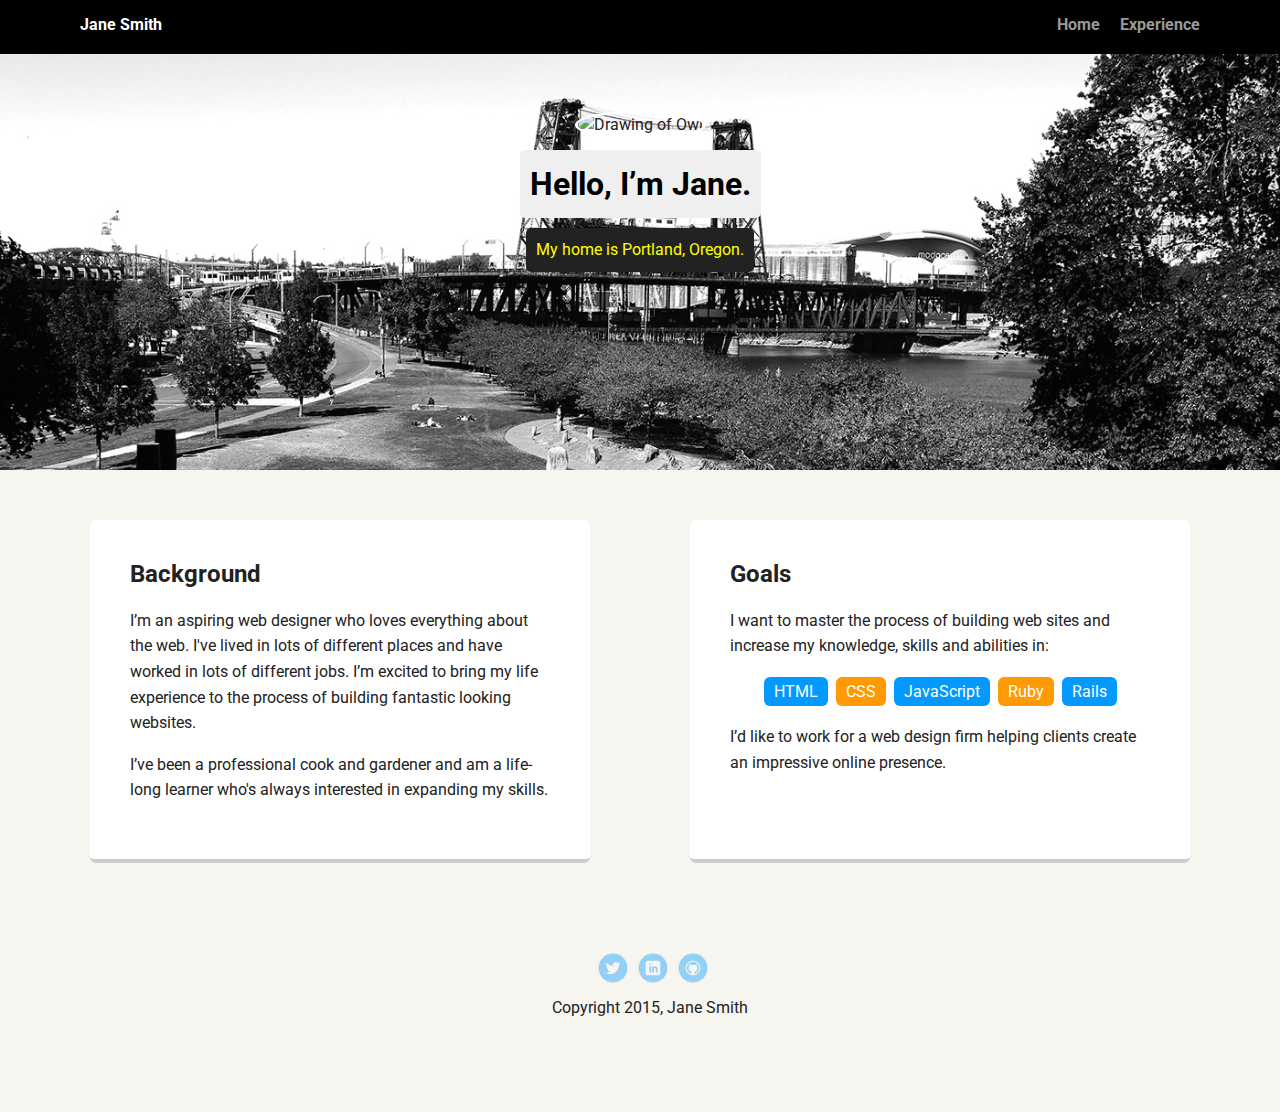
==== index.html @ 5cdd838c "updated src and alt atributes" ====
<!doctype html>
<html lang="en">
<head>
  <meta charset="utf-8">
  <title>Jane Smith's Profile</title>
  <meta name="viewport" content="width=device-width, initial-scale=1.0">
  <link rel="stylesheet" href="styles.css">
  <link href="https://fonts.googleapis.com/css?family=Muli%7CRoboto:400,300,500,700,900" rel="stylesheet"></head>
  <body>

    <div class="main-nav">
        <ul class="nav">
          <li class="name">Jane Smith</li>
          <li><a href="#">Home</a></li>
          <li><a href="#">Experience</a></li>
        </ul>
    </div>

    <header>
      <img src="images/owl1.png" alt="Drawing of Owl" class="profile-image">
      <h1 class="tag name">Hello, I’m Jane.</h1>
      <p class="tag location">My home is Portland, Oregon.</p>
    </header>

    <main class="flex">
      <div class="card">
        <h2>Background</h2>
        <p>I’m an aspiring web designer who loves everything about the web. I've lived in lots of different places and have worked in lots of different jobs. I’m excited to bring my life experience to the process of building fantastic looking websites.</p>
        <p>I’ve been a professional cook and gardener and am a life-long learner who's always interested in expanding my skills.</p>
      </div>

      <div class="card">
        <h2>Goals</h2>
        <p>I want to master the process of building web sites and increase my knowledge, skills and abilities in:</p>
        <ul class="skills">
          <li>HTML</li>
          <li>CSS</li>
          <li>JavaScript</li>
          <li>Ruby</li>
          <li>Rails</li>
        </ul>
        <p>I’d like to work for a web design firm helping clients create an impressive online presence.</p>
      </div>

    </main>
    <footer>
      <ul>
        <li><a href="#" class="social twitter">Twitter</a></li>
        <li><a href="#" class="social linkedin">LinkedIn</a></li>
        <li><a href="#" class="social github">Github</a></li>
      </ul>
      <p class="copyright">Copyright 2015, Jane Smith</p>
    </footer>
  </body>
  </html>
---- styles.css ----
/* Global Layout Set-up */
* {
  box-sizing: border-box;
}

body {
  margin: 0;
  padding: 0;
  text-align: center;
  font-family: 'Roboto', sans-serif;
  color: #222;
  background: #f7f5f0;
}
/* Link Styles */

a {
  text-decoration: none;
  color: #999;
}
a:hover {
  color: #6633ff;
}

/* Section Styles */

.main-nav {
  width: 100%;
  background: black;
  min-height: 30px;
  padding: 10px;
  position: fixed;
  text-align: center;
}
.nav {
  display: flex;
  justify-content: space-around;
  font-weight: 700;
  list-style-type: none;
  margin: 0 auto;
  padding: 0;
}

.nav .name {
    display: block;
    margin-right: auto;
    color: white;
}
.nav li {
  padding: 5px 10px 10px 10px;
}
.nav a {
  transition: all .5s;
}
.nav a:hover {
  color: white
}

header {
  text-align: center;
  background: url('images/portland.jpg') no-repeat top center ;
  background-size: cover;
  overflow: hidden;
  padding-top: 60px;
}
header {
  line-height: 1.5;
}
header .profile-image {
  margin-top: 50px;
  width: 150px;
  height: 150px;
  border-radius: 50%;
  border: 3px solid white;
  transition: all .5s;
}
header .profile-image:hover {
  transform: scale(1.2) rotate(5deg);
}
.tag {
  background-color: #efefef;
  color: black;
  padding: 10px;
  border-radius: 5px;
  display: table;
  margin: 10px auto;
}
.location {
  background-color: #222;
  color: yellow;
}
.card {
  margin: 30px;
  padding: 20px 40px 40px;
  max-width: 500px;
  text-align: left;
  background: #fff;
  border-bottom: 4px solid #ccc;
  border-radius: 6px;
  transition: all .5s;
}
.card:hover {
  border-color: #ff99ff;
}

ul.skills {
  padding: 0;
  text-align: center;
}

.skills li {
  border-radius: 6px;
  display: inline-block;
  background: #ff9904;
  color: white;
  padding: 5px 10px;
  margin: 2px;
}

.skills li:nth-child(odd) {
  background: #0399ff;
}

footer {
  width: 100%;
  min-height: 30px;
  padding: 20px 0 40px 20px;
}

footer .copyright {
  top: -8px;
  font-size: .75em;
}

footer ul {
  list-style-type: none;
  margin: 0;
  padding: 0;
}

footer ul li {
  display: inline-block;
}

a.social {
  display: inline-block;
  text-indent: -9999px;
  margin-left: 5px;
  width: 30px;
  height: 30px;
  background-size: 30px 30px;
  opacity: .4;
  transition: all .5s;
}
a.twitter {
  background-image: url(images/twitter.svg);
}
a.linkedin {
  background-image: url(images/linkedin.svg);
}
a.github {
  background-image: url(images/github.svg);
}
a.social:hover {
  opacity: 1;
}
.clearfix {
  clear: both;
}

/* Styles for larger screens */
@media screen and (min-width: 720px) {

  .flex {
      display: -ms-flexbox;      /* TWEENER - IE 10 */
      display: flex;
      max-width: 1200px;
      -ms-flex-pack: distribute;
      justify-content: space-around;
      margin: 0 auto;
  }

  header {
    min-height: 470px;
  }

  .nav {
    max-width: 1200px;
    padding: 0 30px;
  }


  main {
    padding-top: 20px;
  }

  main p {
    line-height: 1.6em;
  }

  footer {
    font-size: 1.3em;
    max-width: 1200px;
    margin: 40px auto;
  }

}
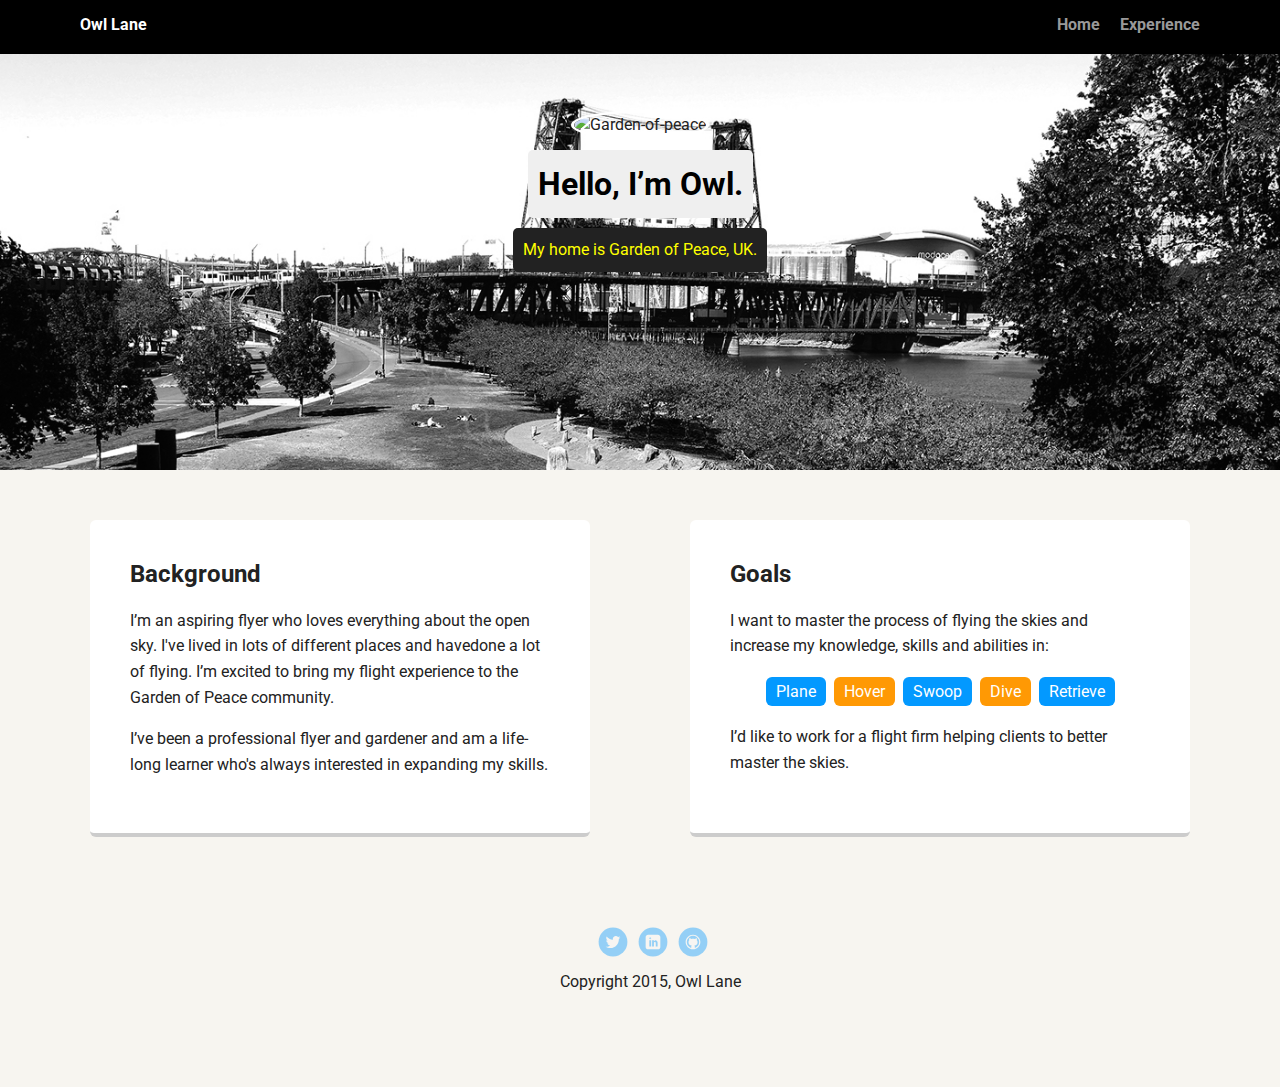
==== commit e342b90e: "updated mai and footer text" ====
--- a/index.html
+++ b/index.html
@@ -2,7 +2,7 @@
 <html lang="en">
 <head>
   <meta charset="utf-8">
-  <title>Jane Smith's Profile</title>
+  <title>Owl Lane's Profile</title>
   <meta name="viewport" content="width=device-width, initial-scale=1.0">
   <link rel="stylesheet" href="styles.css">
   <link href="https://fonts.googleapis.com/css?family=Muli%7CRoboto:400,300,500,700,900" rel="stylesheet"></head>
@@ -10,36 +10,36 @@
 
     <div class="main-nav">
         <ul class="nav">
-          <li class="name">Jane Smith</li>
+          <li class="name">Owl Lane</li>
           <li><a href="#">Home</a></li>
           <li><a href="#">Experience</a></li>
         </ul>
     </div>
 
     <header>
-      <img src="images/owl1.png" alt="Drawing of Owl" class="profile-image">
-      <h1 class="tag name">Hello, I’m Jane.</h1>
-      <p class="tag location">My home is Portland, Oregon.</p>
+      <img src="images/owl1.png" alt="Garden-of-peace" class="profile-image">
+      <h1 class="tag name">Hello, I’m Owl.</h1>
+      <p class="tag location">My home is Garden of Peace, UK.</p>
     </header>
 
     <main class="flex">
       <div class="card">
         <h2>Background</h2>
-        <p>I’m an aspiring web designer who loves everything about the web. I've lived in lots of different places and have worked in lots of different jobs. I’m excited to bring my life experience to the process of building fantastic looking websites.</p>
-        <p>I’ve been a professional cook and gardener and am a life-long learner who's always interested in expanding my skills.</p>
+        <p>I’m an aspiring flyer who loves everything about the open sky. I've lived in lots of different places and havedone a lot of flying. I’m excited to bring my flight experience to the Garden of Peace community.</p>
+        <p>I’ve been a professional flyer and gardener and am a life-long learner who's always interested in expanding my skills.</p>
       </div>
 
       <div class="card">
         <h2>Goals</h2>
-        <p>I want to master the process of building web sites and increase my knowledge, skills and abilities in:</p>
+        <p>I want to master the process of flying the skies and increase my knowledge, skills and abilities in:</p>
         <ul class="skills">
-          <li>HTML</li>
-          <li>CSS</li>
-          <li>JavaScript</li>
-          <li>Ruby</li>
-          <li>Rails</li>
+          <li>Plane</li>
+          <li>Hover</li>
+          <li>Swoop</li>
+          <li>Dive</li>
+          <li>Retrieve</li>
         </ul>
-        <p>I’d like to work for a web design firm helping clients create an impressive online presence.</p>
+        <p>I’d like to work for a flight firm helping clients to better master the skies.</p>
       </div>
 
     </main>
@@ -49,7 +49,7 @@
         <li><a href="#" class="social linkedin">LinkedIn</a></li>
         <li><a href="#" class="social github">Github</a></li>
       </ul>
-      <p class="copyright">Copyright 2015, Jane Smith</p>
+      <p class="copyright">Copyright 2015, Owl Lane</p>
     </footer>
   </body>
   </html>
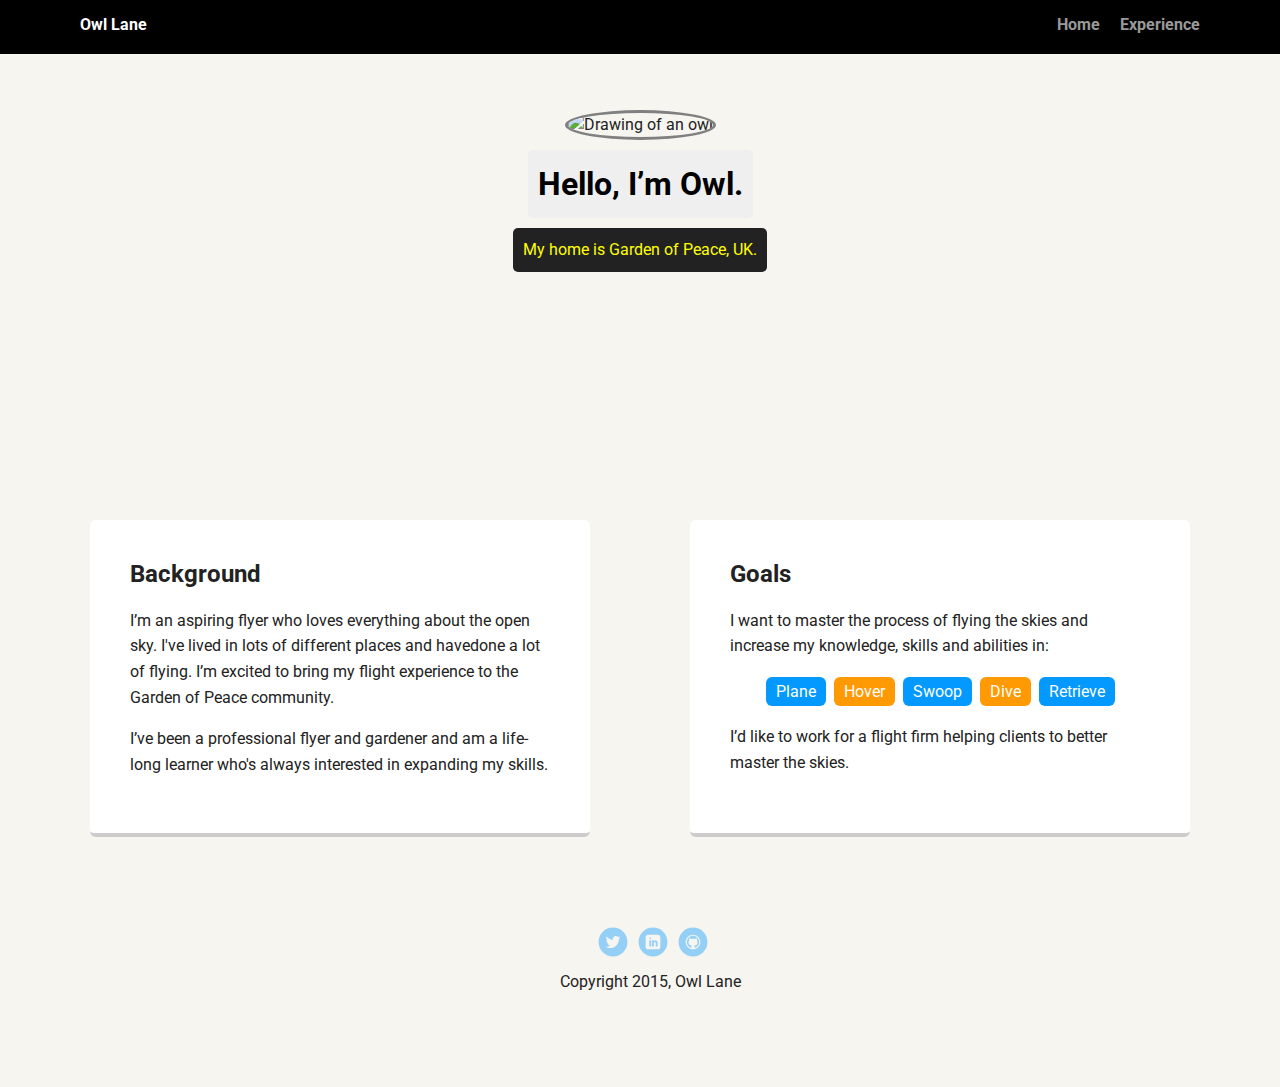
==== commit 3a83cb4c: "updated header backgroung img" ====
--- a/index.html
+++ b/index.html
@@ -17,7 +17,7 @@
     </div>
 
     <header>
-      <img src="images/owl1.png" alt="Garden-of-peace" class="profile-image">
+      <img src="images/owl1.png" alt="Drawing of an owl" class="profile-image">
       <h1 class="tag name">Hello, I’m Owl.</h1>
       <p class="tag location">My home is Garden of Peace, UK.</p>
     </header>
--- a/styles.css
+++ b/styles.css
@@ -57,7 +57,7 @@
 
 header {
   text-align: center;
-  background: url('images/portland.jpg') no-repeat top center ;
+  background: url('images/Garden-of-Peace.jpg') no-repeat top center ;
   background-size: cover;
   overflow: hidden;
   padding-top: 60px;
@@ -67,14 +67,14 @@
 }
 header .profile-image {
   margin-top: 50px;
-  width: 150px;
-  height: 150px;
+  width: 180px;
+  height: 180px;
   border-radius: 50%;
-  border: 3px solid white;
-  transition: all .5s;
+  border: 3px solid grey;
+  transition: all .10s;
 }
 header .profile-image:hover {
-  transform: scale(1.2) rotate(5deg);
+  transform: scale(1.2) rotate(360deg);
 }
 .tag {
   background-color: #efefef;
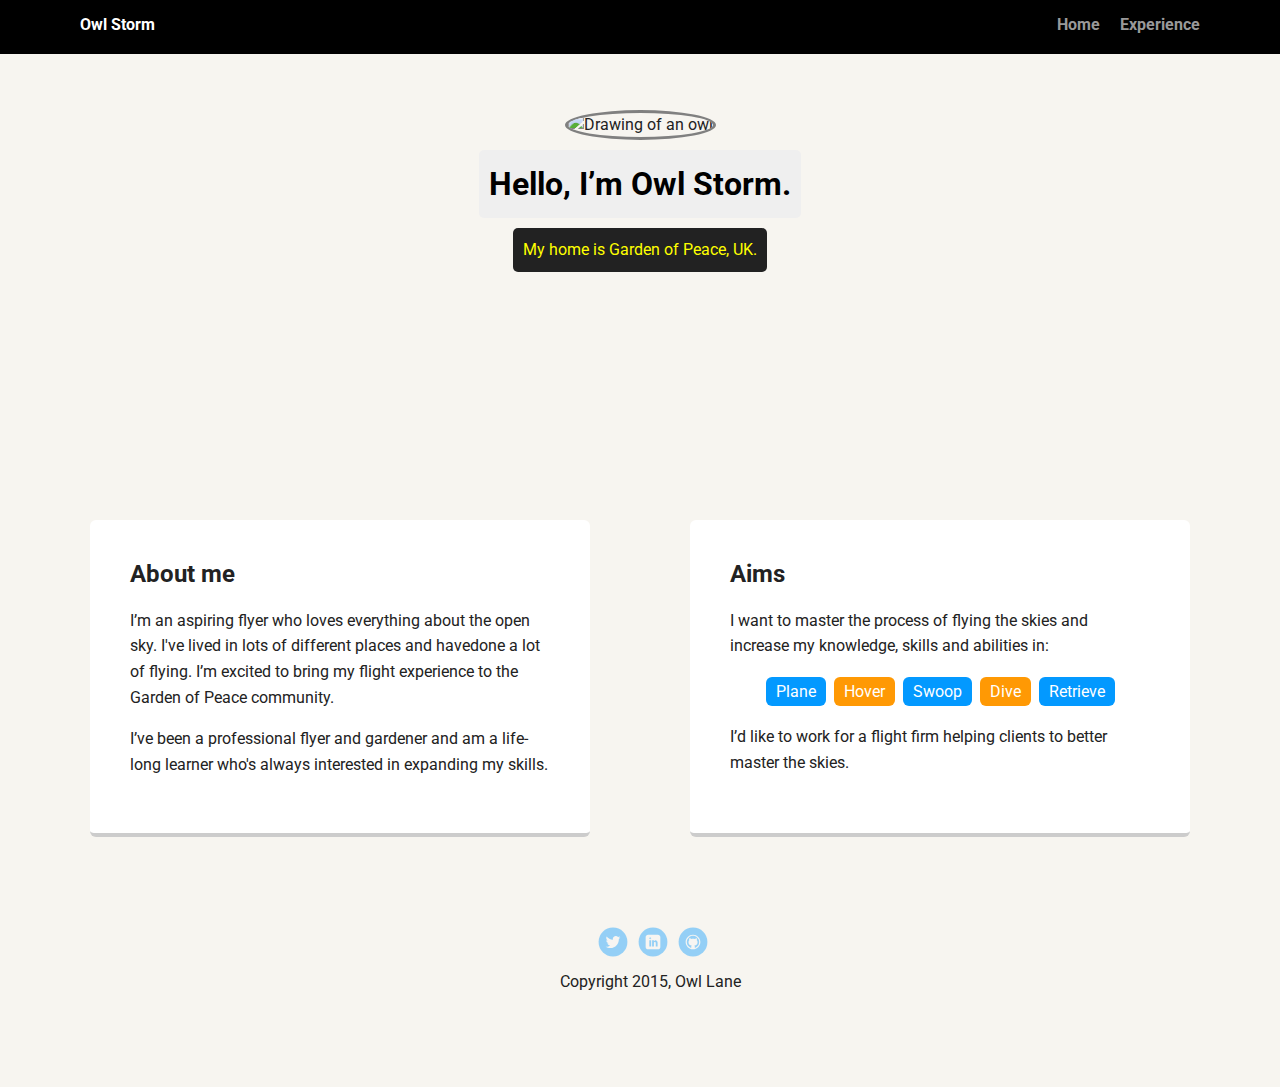
==== commit 1e2dbaad: "style experience page" ====
--- a/index.html
+++ b/index.html
@@ -2,35 +2,36 @@
 <html lang="en">
 <head>
   <meta charset="utf-8">
-  <title>Owl Lane's Profile</title>
+  <title>Owl Storm's Profile</title>
   <meta name="viewport" content="width=device-width, initial-scale=1.0">
-  <link rel="stylesheet" href="styles.css">
-  <link href="https://fonts.googleapis.com/css?family=Muli%7CRoboto:400,300,500,700,900" rel="stylesheet"></head>
-  <body>
+  <link rel="stylesheet" href="./styles.css">
+  <link href="https://fonts.googleapis.com/css?family=Muli%7CRoboto:400,300,500,700,900" rel="stylesheet">
+</head>
+<body>
 
     <div class="main-nav">
         <ul class="nav">
-          <li class="name">Owl Lane</li>
-          <li><a href="#">Home</a></li>
-          <li><a href="#">Experience</a></li>
+          <li class="name">Owl Storm</li>
+          <li><a href="index.html">Home</a></li>
+          <li><a href="experience.html">Experience</a></li>
         </ul>
     </div>
 
     <header>
       <img src="images/owl1.png" alt="Drawing of an owl" class="profile-image">
-      <h1 class="tag name">Hello, I’m Owl.</h1>
+      <h1 class="tag name">Hello, I’m Owl Storm.</h1>
       <p class="tag location">My home is Garden of Peace, UK.</p>
     </header>
 
     <main class="flex">
       <div class="card">
-        <h2>Background</h2>
+        <h2>About me</h2>
         <p>I’m an aspiring flyer who loves everything about the open sky. I've lived in lots of different places and havedone a lot of flying. I’m excited to bring my flight experience to the Garden of Peace community.</p>
         <p>I’ve been a professional flyer and gardener and am a life-long learner who's always interested in expanding my skills.</p>
       </div>
 
       <div class="card">
-        <h2>Goals</h2>
+        <h2>Aims</h2>
         <p>I want to master the process of flying the skies and increase my knowledge, skills and abilities in:</p>
         <ul class="skills">
           <li>Plane</li>
--- a/styles.css
+++ b/styles.css
@@ -202,5 +202,3 @@
     max-width: 1200px;
     margin: 40px auto;
   }
-
-}
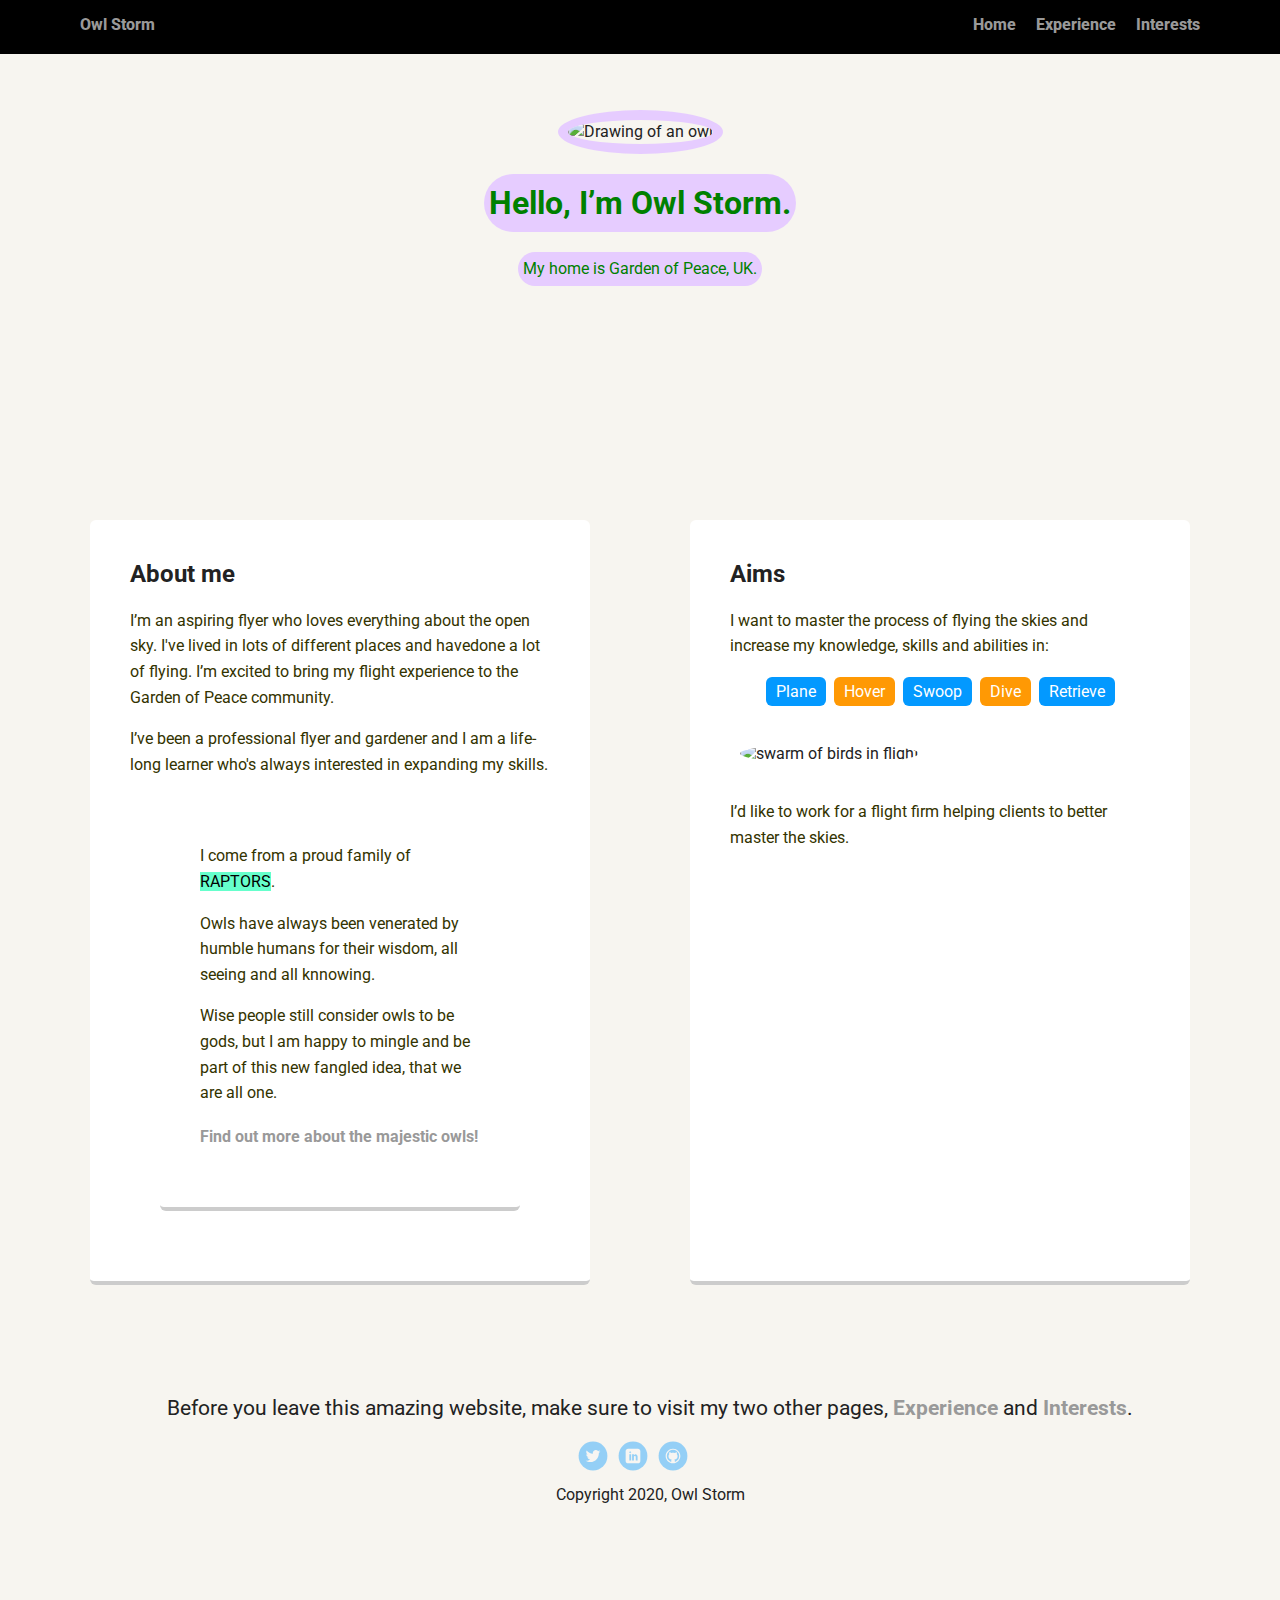
==== commit cf645bb9: "corrected code" ====
--- a/index.html
+++ b/index.html
@@ -1,19 +1,19 @@
-<!doctype html>
+<!DOCTYPE html>
 <html lang="en">
 <head>
   <meta charset="utf-8">
-  <title>Owl Storm's Profile</title>
+  <title>Owl Storm's Page</title>
   <meta name="viewport" content="width=device-width, initial-scale=1.0">
   <link rel="stylesheet" href="./styles.css">
   <link href="https://fonts.googleapis.com/css?family=Muli%7CRoboto:400,300,500,700,900" rel="stylesheet">
 </head>
 <body>
-
     <div class="main-nav">
         <ul class="nav">
-          <li class="name">Owl Storm</li>
+          <li class="name"><a href="images/owl-in-storm.jpg">Owl Storm</a></li>
           <li><a href="index.html">Home</a></li>
           <li><a href="experience.html">Experience</a></li>
+          <li><a href="interests.html">Interests</a></li>
         </ul>
     </div>
 
@@ -27,7 +27,14 @@
       <div class="card">
         <h2>About me</h2>
         <p>I’m an aspiring flyer who loves everything about the open sky. I've lived in lots of different places and havedone a lot of flying. I’m excited to bring my flight experience to the Garden of Peace community.</p>
-        <p>I’ve been a professional flyer and gardener and am a life-long learner who's always interested in expanding my skills.</p>
+        <p>I’ve been a professional flyer and gardener and I am a life-long learner who's always interested in expanding my skills.</p>
+
+        <aside class="card">
+          <p>I come from a proud family of <mark>RAPTORS</mark>.</p>
+          <p>Owls have always been venerated by humble humans for their wisdom, all seeing and all knnowing.</p>
+          <p>Wise people still consider owls to be gods, but I am happy to mingle and be part of this new fangled idea, that we are all one.</p>
+            <h4><a href="https://www.owlresearchinstitute.org/owls-1">Find out more about the majestic owls!</a></h4>
+        </aside>
       </div>
 
       <div class="card">
@@ -40,17 +47,24 @@
           <li>Dive</li>
           <li>Retrieve</li>
         </ul>
+        <div class="image-container">
+          <img src="images/secretsofflo.jpg" alt="swarm of birds in flight" class="card-photo">
+        </div>
         <p>I’d like to work for a flight firm helping clients to better master the skies.</p>
       </div>
 
+
+
     </main>
     <footer>
+      <p>Before you leave this amazing website, make sure to visit my two other pages, <a href="experience.html"><b>Experience</b></a> and <a href="interests.html"><b>Interests</b></a>.</p>
       <ul>
-        <li><a href="#" class="social twitter">Twitter</a></li>
-        <li><a href="#" class="social linkedin">LinkedIn</a></li>
-        <li><a href="#" class="social github">Github</a></li>
+        <li><a href="https://twitter.com/Sonia05544214" class="social twitter" target="_blank">Twitter</a></li>
+        <li><a href="https://www.linkedin.com/in/sonia-nitu-39a85714/" class="social linkedin" target="_blank">LinkedIn</a></li>
+        <li><a href="https://github.com/frontwebdev9" class="social github" target="_blank">Github</a></li>
+        <li><a href="https://www.facebook.com/sonia.nitu" class="social facebook" target="_blank">Facebook</a></li>
       </ul>
-      <p class="copyright">Copyright 2015, Owl Lane</p>
+      <p class="copyright">Copyright 2020, Owl Storm</p>
     </footer>
   </body>
   </html>
--- a/styles.css
+++ b/styles.css
@@ -34,7 +34,7 @@
 .nav {
   display: flex;
   justify-content: space-around;
-  font-weight: 700;
+  font-weight: 800;
   list-style-type: none;
   margin: 0 auto;
   padding: 0;
@@ -70,23 +70,23 @@
   width: 180px;
   height: 180px;
   border-radius: 50%;
-  border: 3px solid grey;
+  border: 10px solid #e6ccff;
   transition: all .10s;
 }
 header .profile-image:hover {
   transform: scale(1.2) rotate(360deg);
 }
 .tag {
-  background-color: #efefef;
-  color: black;
-  padding: 10px;
-  border-radius: 5px;
+  background-color: #e6ccff;
+  color: green;
+  padding: 5px;
+  border-radius: 50px;
   display: table;
-  margin: 10px auto;
+  margin: 20px auto;
 }
 .location {
-  background-color: #222;
-  color: yellow;
+  background-color: #e6ccff;
+  color: green;
 }
 .card {
   margin: 30px;
@@ -160,6 +160,9 @@
 a.github {
   background-image: url(images/github.svg);
 }
+a.facebook {
+  background-image: url(images/facebook.png);
+}
 a.social:hover {
   opacity: 1;
 }
@@ -195,6 +198,7 @@
 
   main p {
     line-height: 1.6em;
+    color: #333300;
   }
 
   footer {
@@ -202,3 +206,17 @@
     max-width: 1200px;
     margin: 40px auto;
   }
+aside {
+padding: 50px;
+}
+.card aside p {
+  color: #333300;
+}
+mark {
+  background-color: #66ffcc;
+}
+.card-photo {
+  border-radius: 50%;
+  margin: 10px 5px 10px;
+  padding: 10px 5px 10px;
+}
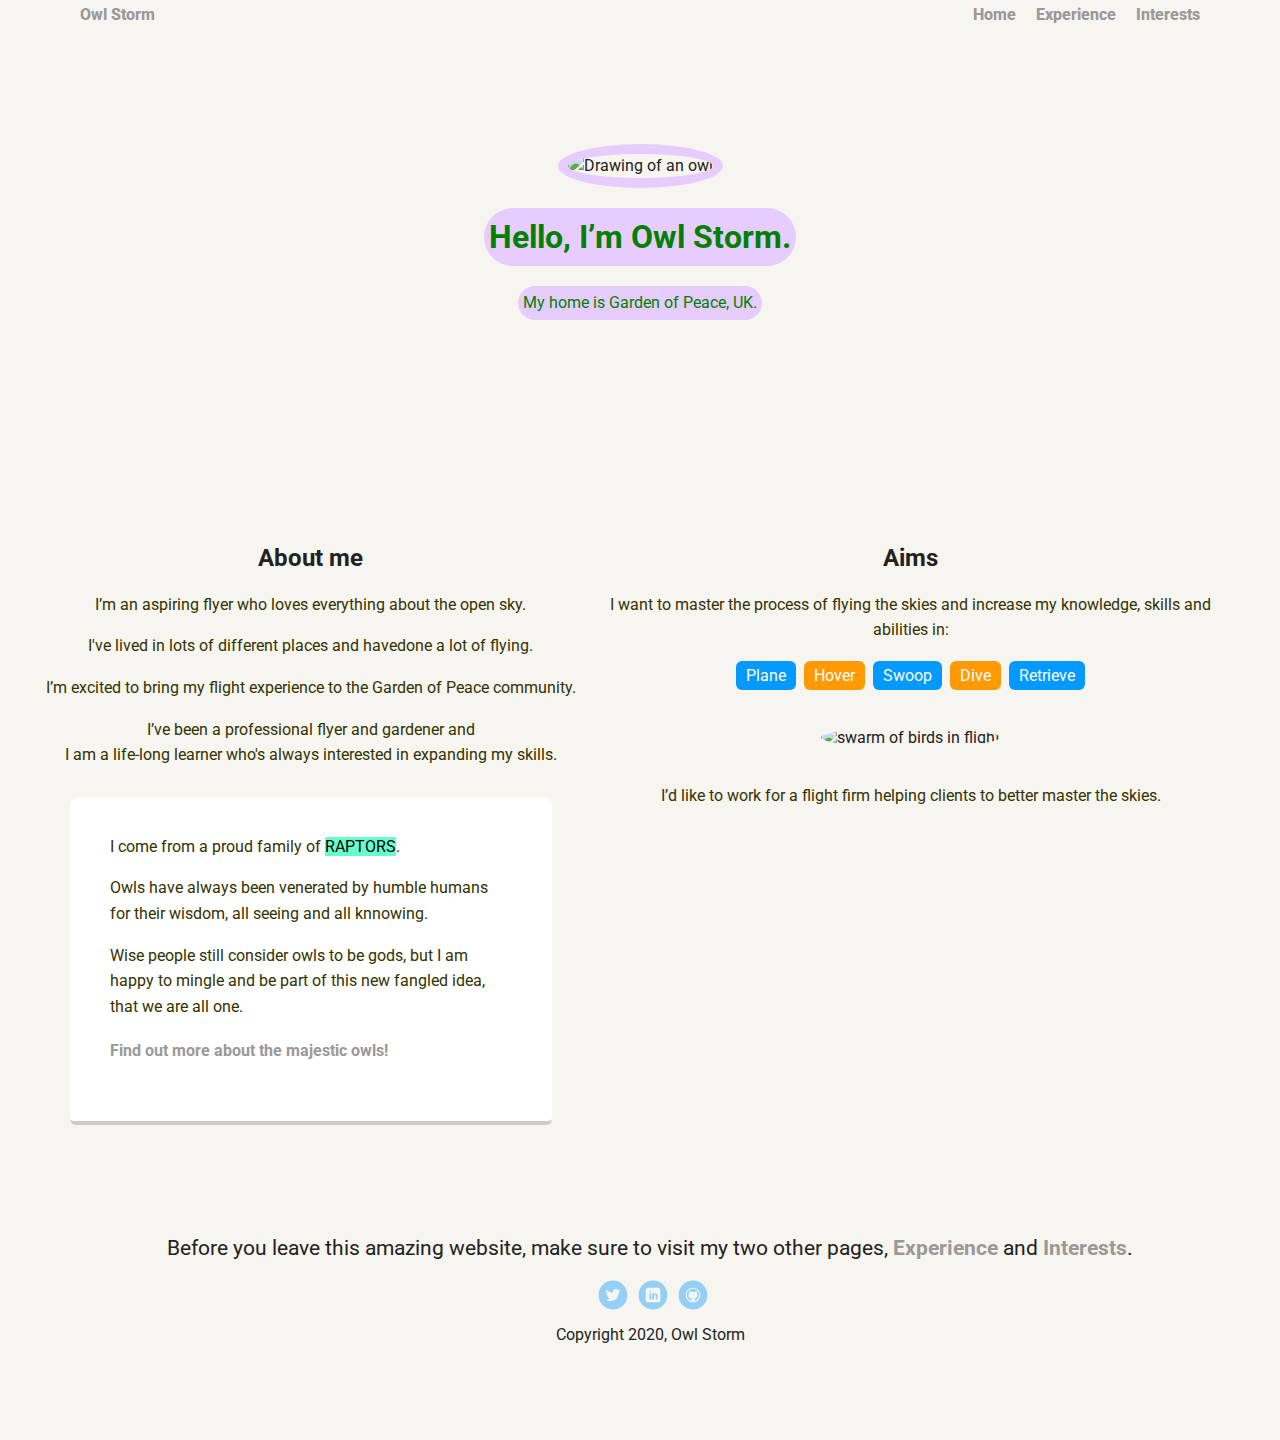
==== commit 52ff8129: "target to aside img" ====
--- a/index.html
+++ b/index.html
@@ -8,14 +8,14 @@
   <link href="https://fonts.googleapis.com/css?family=Muli%7CRoboto:400,300,500,700,900" rel="stylesheet">
 </head>
 <body>
-    <div class="main-nav">
+    <nav>
         <ul class="nav">
-          <li class="name"><a href="images/owl-in-storm.jpg">Owl Storm</a></li>
+          <li class="name"><a href="images/owl-in-storm.jpg" target="_blank">Owl Storm</a></li>
           <li><a href="index.html">Home</a></li>
           <li><a href="experience.html">Experience</a></li>
           <li><a href="interests.html">Interests</a></li>
         </ul>
-    </div>
+    </nav>
 
     <header>
       <img src="images/owl1.png" alt="Drawing of an owl" class="profile-image">
@@ -24,20 +24,23 @@
     </header>
 
     <main class="flex">
-      <div class="card">
+      <section class="note">
         <h2>About me</h2>
-        <p>I’m an aspiring flyer who loves everything about the open sky. I've lived in lots of different places and havedone a lot of flying. I’m excited to bring my flight experience to the Garden of Peace community.</p>
-        <p>I’ve been a professional flyer and gardener and I am a life-long learner who's always interested in expanding my skills.</p>
+        <p>I’m an aspiring flyer who loves everything about the open sky.</p>
+        <p>I've lived in lots of different places and havedone a lot of flying.</p>
+        <p>I’m excited to bring my flight experience to the Garden of Peace community.</p>
+        <p>I’ve been a professional flyer and gardener and <br>
+          I am a life-long learner who's always interested in expanding my skills.</p>
 
         <aside class="card">
           <p>I come from a proud family of <mark>RAPTORS</mark>.</p>
           <p>Owls have always been venerated by humble humans for their wisdom, all seeing and all knnowing.</p>
           <p>Wise people still consider owls to be gods, but I am happy to mingle and be part of this new fangled idea, that we are all one.</p>
-            <h4><a href="https://www.owlresearchinstitute.org/owls-1">Find out more about the majestic owls!</a></h4>
+            <h4><a href="https://www.owlresearchinstitute.org/owls-1" target="_blank">Find out more about the majestic owls!</a></h4>
         </aside>
-      </div>
+      </section>
 
-      <div class="card">
+      <section class="note">
         <h2>Aims</h2>
         <p>I want to master the process of flying the skies and increase my knowledge, skills and abilities in:</p>
         <ul class="skills">
@@ -51,7 +54,7 @@
           <img src="images/secretsofflo.jpg" alt="swarm of birds in flight" class="card-photo">
         </div>
         <p>I’d like to work for a flight firm helping clients to better master the skies.</p>
-      </div>
+      </section>
 
 
 
@@ -62,7 +65,6 @@
         <li><a href="https://twitter.com/Sonia05544214" class="social twitter" target="_blank">Twitter</a></li>
         <li><a href="https://www.linkedin.com/in/sonia-nitu-39a85714/" class="social linkedin" target="_blank">LinkedIn</a></li>
         <li><a href="https://github.com/frontwebdev9" class="social github" target="_blank">Github</a></li>
-        <li><a href="https://www.facebook.com/sonia.nitu" class="social facebook" target="_blank">Facebook</a></li>
       </ul>
       <p class="copyright">Copyright 2020, Owl Storm</p>
     </footer>
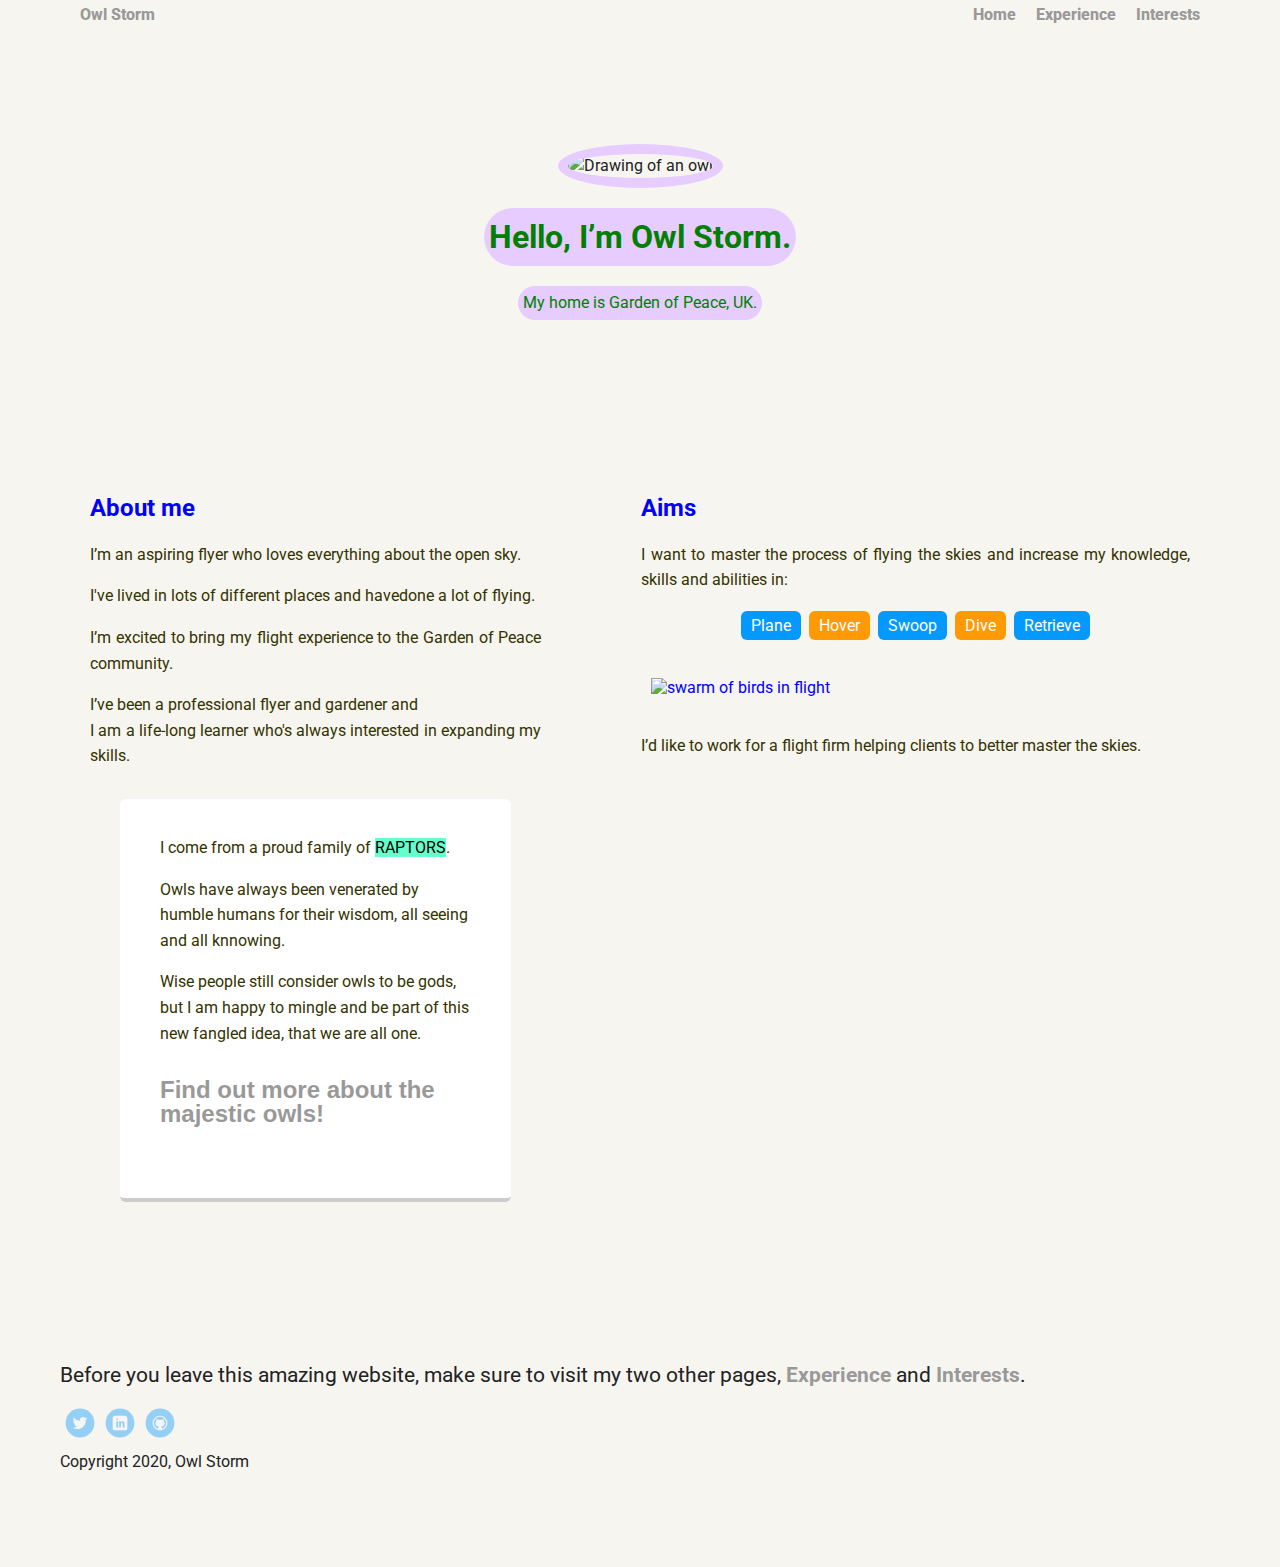
==== commit ab1bf7a4: "meta lang" ====
--- a/index.html
+++ b/index.html
@@ -1,5 +1,5 @@
 <!DOCTYPE html>
-<html lang="en">
+<html lang="en" dir="ltr">
 <head>
   <meta charset="utf-8">
   <title>Owl Storm's Page</title>
--- a/styles.css
+++ b/styles.css
@@ -6,7 +6,7 @@
 body {
   margin: 0;
   padding: 0;
-  text-align: center;
+  text-align: justify;
   font-family: 'Roboto', sans-serif;
   color: #222;
   background: #f7f5f0;
@@ -57,7 +57,7 @@
 
 header {
   text-align: center;
-  background: url('images/Garden-of-Peace.jpg') no-repeat top center ;
+  background: url('images/garden-of-Peace2.jpg') no-repeat top center ;
   background-size: cover;
   overflow: hidden;
   padding-top: 60px;
@@ -160,9 +160,6 @@
 a.github {
   background-image: url(images/github.svg);
 }
-a.facebook {
-  background-image: url(images/facebook.png);
-}
 a.social:hover {
   opacity: 1;
 }
@@ -172,6 +169,8 @@
 
 /* Styles for larger screens */
 @media screen and (min-width: 720px) {
+
+}
 
   .flex {
       display: -ms-flexbox;      /* TWEENER - IE 10 */
@@ -183,7 +182,7 @@
   }
 
   header {
-    min-height: 470px;
+    min-height: 370px;
   }
 
   .nav {
@@ -191,23 +190,25 @@
     padding: 0 30px;
   }
 
-
-  main {
+main {
     padding-top: 20px;
   }
 
-  main p {
+main p {
     line-height: 1.6em;
     color: #333300;
   }
-
-  footer {
+footer {
     font-size: 1.3em;
     max-width: 1200px;
     margin: 40px auto;
   }
 aside {
 padding: 50px;
+transition: all 1s;
+}
+aside:hover {
+  transform: rotate(10deg);
 }
 .card aside p {
   color: #333300;
@@ -216,7 +217,95 @@
   background-color: #66ffcc;
 }
 .card-photo {
-  border-radius: 50%;
+  border-radius: 10%;
   margin: 10px 5px 10px;
   padding: 10px 5px 10px;
 }
+.note {
+  color: blue;
+  padding: 50px;
+}
+.experience {
+  background: url(images/garden-of-peace1.jpg);
+  background-size: cover;
+  overflow: hidden;
+  padding-top: 60px;
+  transition: all 1s;
+}
+.interests {
+  background: url(images/neon.jpg);
+  background-size: cover;
+  overflow: hidden;
+  padding-top: 60px;
+  width: 1550px;
+  height: 10px;
+  transition: all 1s;
+}
+.my-image {
+  width: 180px;
+  height: 180px;
+  border-radius: 40%;
+  border: 3px solid grey;
+  margin-left: 30px;
+  transition: all .10s;
+}
+.my-image:hover {
+  transform: scale(1.2) rotate(360deg);
+}
+h3 {
+  background-color: #f2e6ff;
+  color: #6600cc;
+  padding: 10px;
+  border-radius: 50px;
+  display: inline;
+  margin: 10px auto;
+}
+h1 {
+  color: navy;
+  font: bold;
+}
+.categ {
+  margin: 30px;
+  color: green;
+  font-size: 20px;
+  padding: 20px 40px 40px;
+  max-width: 1200px;
+  width: 1000px;
+  text-align: left;
+  background: #ccffff;
+  border-bottom: 4px solid #ccc;
+  border-radius: 6px;
+  transition: all .5s;
+  line-height: 1;
+}
+.categ:hover {
+  transform: rotate(10deg);
+}
+.categ p {
+  color: purple;
+  font-size: 18px;
+}
+div.warning {
+  color: #990033;
+  background-color: #99ffcc;
+  font: italic bold 24px;
+  margin: 0;
+  }
+.flow  {
+  color: #b32400;
+  text-align: center;
+}
+h4 {
+  font: bold 24px/1 sans-serif;
+  color: yellow;
+}
+.interest {
+  border-radius: 30%;
+}
+.animals {
+  border-radius: 30%;
+}
+.footnote {
+border: solid blue;
+display: inline-block;
+}
